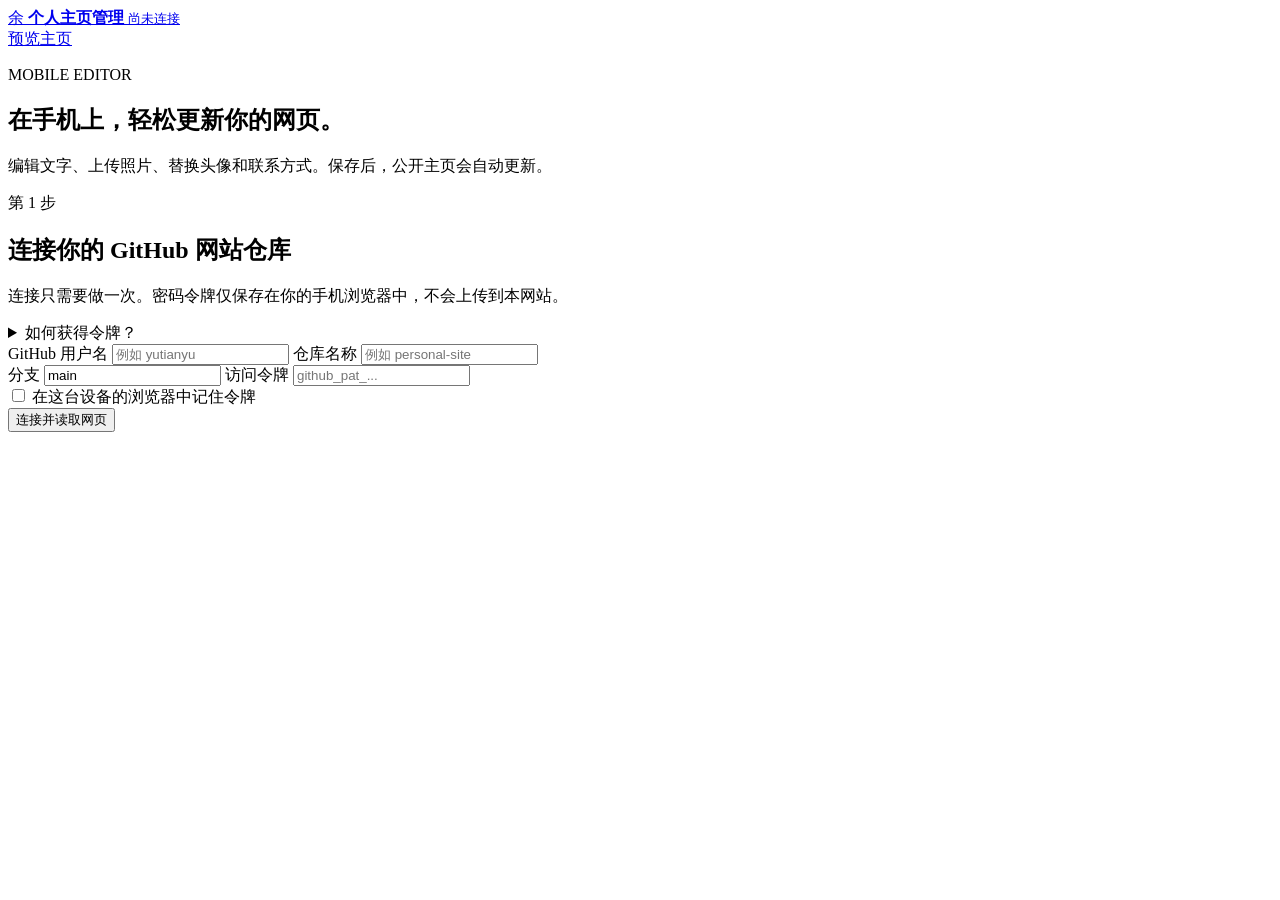
==== admin.html @ c486b06e "添加 admin.html" ====
<!doctype html>
<html lang="zh-CN">
<head>
  <meta charset="utf-8">
  <meta name="viewport" content="width=device-width, initial-scale=1, viewport-fit=cover">
  <meta name="theme-color" content="#171a1e">
  <meta name="robots" content="noindex,nofollow">
  <title>管理个人主页</title>
  <link rel="icon" href="./assets/icons/icon.svg" type="image/svg+xml">
  <link rel="stylesheet" href="./css/styles.css">
  <link rel="stylesheet" href="./css/admin.css">
  <script src="./js/github-store.js" defer></script>
  <script src="./js/admin.js" defer></script>
</head>
<body class="admin-body">
  <header class="admin-topbar">
    <div class="admin-topbar-inner">
      <a class="admin-brand" href="./index.html">
        <span class="brand-mark" id="adminBrandMark">余</span>
        <span>
          <strong>个人主页管理</strong>
          <small id="adminRepoLabel">尚未连接</small>
        </span>
      </a>
      <div class="admin-top-actions">
        <a class="admin-link-button" href="./index.html" target="_blank" rel="noopener">预览主页</a>
        <button class="admin-icon-button" id="topDisconnectButton" type="button" aria-label="断开连接" hidden>退出</button>
      </div>
    </div>
  </header>

  <main class="admin-main">
    <section class="admin-welcome">
      <p class="admin-kicker">MOBILE EDITOR</p>
      <h1>在手机上，轻松更新你的网页。</h1>
      <p>编辑文字、上传照片、替换头像和联系方式。保存后，公开主页会自动更新。</p>
    </section>

    <section class="connection-card" id="connectionPanel">
      <div class="connection-copy">
        <span class="step-badge">第 1 步</span>
        <h2>连接你的 GitHub 网站仓库</h2>
        <p>连接只需要做一次。密码令牌仅保存在你的手机浏览器中，不会上传到本网站。</p>
        <details class="help-details">
          <summary>如何获得令牌？</summary>
          <ol>
            <li>登录 GitHub，打开 <strong>Settings → Developer settings → Personal access tokens → Fine-grained tokens</strong>。</li>
            <li>创建一个只允许访问个人网站仓库的令牌。</li>
            <li>仓库权限只开启 <strong>Contents: Read and write</strong>。</li>
            <li>复制令牌并粘贴到下方。令牌通常以 <code>github_pat_</code> 开头。</li>
          </ol>
        </details>
      </div>

      <form class="connection-form" id="connectionForm">
        <label class="field">
          <span>GitHub 用户名</span>
          <input id="ownerInput" name="owner" autocomplete="username" placeholder="例如 yutianyu" required>
        </label>
        <label class="field">
          <span>仓库名称</span>
          <input id="repoInput" name="repo" autocomplete="off" placeholder="例如 personal-site" required>
        </label>
        <div class="field-row">
          <label class="field">
            <span>分支</span>
            <input id="branchInput" name="branch" value="main" autocomplete="off" required>
          </label>
          <label class="field token-field">
            <span>访问令牌</span>
            <input id="tokenInput" name="token" type="password" autocomplete="off" placeholder="github_pat_..." required>
          </label>
        </div>
        <label class="check-field">
          <input id="rememberTokenInput" type="checkbox">
          <span>在这台设备的浏览器中记住令牌</span>
        </label>
        <div class="form-message" id="connectionMessage" role="status"></div>
        <button class="admin-primary-button" id="connectButton" type="submit">
          <span>连接并读取网页</span>
        </button>
      </form>
    </section>

    <section class="editor-shell" id="editorShell" hidden>
      <div class="editor-status-strip">
        <div>
          <span class="status-dot"></span>
          <strong id="connectionStatus">已连接</strong>
          <span id="lastSavedLabel">尚未修改</span>
        </div>
        <button class="text-button" id="refreshButton" type="button">重新读取</button>
      </div>

      <nav class="editor-tabs" aria-label="编辑栏目">
        <button class="editor-tab is-active" type="button" data-tab="basic">基本信息</button>
        <button class="editor-tab" type="button" data-tab="gallery">照片墙</button>
        <button class="editor-tab" type="button" data-tab="contact">联系方式</button>
        <button class="editor-tab" type="button" data-tab="settings">设置与备份</button>
      </nav>

      <form id="editorForm" novalidate>
        <section class="editor-panel is-active" data-panel="basic">
          <div class="panel-heading">
            <div><span class="step-badge">文字与头像</span><h2>基本信息</h2></div>
            <p>这些内容会出现在主页开头的欢迎区域。</p>
          </div>

          <div class="form-grid">
            <label class="field">
              <span>姓名</span>
              <input id="nameInput" autocomplete="name" maxlength="30" required>
            </label>
            <label class="field">
              <span>所在地</span>
              <input id="locationInput" maxlength="40" placeholder="例如 中国 · 上海">
            </label>
            <label class="field field-full">
              <span>欢迎语 / 身份</span>
              <input id="roleInput" maxlength="60" placeholder="例如 欢迎来到我的个人空间">
            </label>
            <label class="field field-full">
              <span>一句话介绍</span>
              <textarea id="taglineInput" rows="3" maxlength="180" placeholder="用一句话介绍自己"></textarea>
            </label>
            <label class="field field-full">
              <span>关于标题</span>
              <input id="aboutTitleInput" maxlength="30">
            </label>
            <label class="field field-full">
              <span>关于我</span>
              <textarea id="bioInput" rows="7" maxlength="1200" placeholder="写下你的经历、兴趣或近况"></textarea>
            </label>
            <label class="field">
              <span>照片栏标题</span>
              <input id="galleryTitleInput" maxlength="30">
            </label>
            <label class="field">
              <span>主题颜色</span>
              <span class="color-field"><input id="accentInput" type="color" value="#ad563b"><output id="accentOutput">#AD563B</output></span>
            </label>
            <label class="field field-full">
              <span>照片栏说明</span>
              <textarea id="galleryIntroInput" rows="3" maxlength="220"></textarea>
            </label>
          </div>

          <div class="avatar-editor">
            <div class="avatar-preview" id="avatarPreview">
              <img id="avatarPreviewImage" alt="头像预览" hidden>
              <span id="avatarPreviewFallback">余</span>
            </div>
            <div class="avatar-actions">
              <h3>主页头像 / 个人照片</h3>
              <p>建议使用正面照片。上传时会自动压缩，减少手机流量和网页加载时间。</p>
              <div class="button-row">
                <label class="admin-secondary-button file-button">
                  选择照片
                  <input id="avatarFileInput" type="file" accept="image/jpeg,image/png,image/webp">
                </label>
                <button class="admin-text-button danger-text" id="removeAvatarButton" type="button">移除头像</button>
              </div>
              <div class="upload-progress" id="avatarUploadProgress" hidden><span></span></div>
            </div>
          </div>
        </section>

        <section class="editor-panel" data-panel="gallery">
          <div class="panel-heading gallery-heading-action">
            <div><span class="step-badge">照片与说明</span><h2>照片墙</h2></div>
            <label class="admin-primary-button file-button">
              添加照片
              <input id="galleryFileInput" type="file" accept="image/jpeg,image/png,image/webp" multiple>
            </label>
          </div>
          <p class="panel-note">上传后可以修改标题、说明和照片比例。手机相册中的大图会自动压缩。</p>
          <div class="gallery-admin-list" id="galleryAdminList"></div>
          <div class="gallery-admin-empty" id="galleryAdminEmpty">
            <strong>还没有照片</strong>
            <span>点击右上角“添加照片”，从手机相册选择图片。</span>
          </div>
        </section>

        <section class="editor-panel" data-panel="contact">
          <div class="panel-heading">
            <div><span class="step-badge">让别人找到你</span><h2>联系方式</h2></div>
            <p>留空的内容不会显示在公开主页上。</p>
          </div>

          <div class="form-grid">
            <label class="field">
              <span>栏目标题</span>
              <input id="contactTitleInput" maxlength="30">
            </label>
            <label class="field">
              <span>电子邮箱</span>
              <input id="emailInput" type="email" autocomplete="email" placeholder="name@example.com">
            </label>
            <label class="field">
              <span>电话</span>
              <input id="phoneInput" type="tel" autocomplete="tel" placeholder="可选">
            </label>
            <label class="field">
              <span>微信</span>
              <input id="wechatInput" autocomplete="off" placeholder="点击后会复制微信号">
            </label>
            <label class="field">
              <span>其他链接名称</span>
              <input id="socialLabelInput" maxlength="30" placeholder="例如 小红书 / 微博 / 作品集">
            </label>
            <label class="field">
              <span>其他链接网址</span>
              <input id="socialUrlInput" type="url" inputmode="url" placeholder="https://...">
            </label>
          </div>
        </section>

        <section class="editor-panel" data-panel="settings">
          <div class="panel-heading">
            <div><span class="step-badge">数据安全</span><h2>设置与备份</h2></div>
            <p>建议在修改较多内容前导出一份备份。</p>
          </div>

          <div class="settings-list">
            <article class="setting-item">
              <div><h3>网站仓库</h3><p id="settingsRepoText">尚未连接</p></div>
              <button class="admin-secondary-button" id="changeRepoButton" type="button">更换</button>
            </article>
            <article class="setting-item">
              <div><h3>导出内容备份</h3><p>将文字和照片信息保存为 JSON 文件。</p></div>
              <button class="admin-secondary-button" id="exportButton" type="button">导出</button>
            </article>
            <article class="setting-item">
              <div><h3>导入内容备份</h3><p>从之前导出的 JSON 文件恢复信息。</p></div>
              <label class="admin-secondary-button file-button">
                选择文件
                <input id="importFileInput" type="file" accept="application/json,.json">
              </label>
            </article>
            <article class="setting-item">
              <div><h3>断开这台设备</h3><p>清除浏览器中保存的令牌和仓库信息。</p></div>
              <button class="admin-secondary-button danger-button" id="disconnectButton" type="button">断开</button>
            </article>
          </div>

          <div class="deploy-help">
            <h3>发布说明</h3>
            <p>保存后会提交到 GitHub。开启 GitHub Pages 后，通常 1–3 分钟即可在公开链接看到新内容。</p>
            <a href="https://docs.github.com/pages" target="_blank" rel="noopener">查看 GitHub Pages 帮助</a>
          </div>
        </section>
      </form>

      <div class="save-bar" id="saveBar">
        <div class="save-state">
          <span id="saveStateText">没有未保存的修改</span>
          <small id="saveStateDetail">图片上传后也会立即保存</small>
        </div>
        <button class="admin-primary-button save-button" id="saveButton" type="button" disabled>保存到网站</button>
      </div>
    </section>
  </main>

  <div class="admin-toast" id="adminToast" role="status" aria-live="polite" hidden></div>

  <template id="galleryItemTemplate">
    <article class="gallery-admin-item">
      <div class="gallery-admin-image">
        <img alt="">
        <span class="gallery-index"></span>
      </div>
      <div class="gallery-admin-fields">
        <label class="field">
          <span>照片标题</span>
          <input data-field="title" maxlength="60" placeholder="例如：夏天的海边">
        </label>
        <label class="field">
          <span>照片说明</span>
          <textarea data-field="caption" rows="2" maxlength="180" placeholder="可选"></textarea>
        </label>
        <label class="field">
          <span>照片比例</span>
          <select data-field="shape">
            <option value="auto">自动</option>
            <option value="landscape">横向</option>
            <option value="portrait">竖向</option>
            <option value="square">方形</option>
            <option value="wide">宽幅</option>
          </select>
        </label>
        <label class="field">
          <span>无障碍描述</span>
          <input data-field="alt" maxlength="100" placeholder="简短描述照片内容">
        </label>
        <div class="gallery-item-actions">
          <button type="button" data-action="up" aria-label="向上移动">↑ 上移</button>
          <button type="button" data-action="down" aria-label="向下移动">↓ 下移</button>
          <label class="replace-label">替换照片<input type="file" data-action="replace" accept="image/jpeg,image/png,image/webp"></label>
          <button type="button" data-action="delete" class="danger-text">删除</button>
        </div>
        <div class="item-upload-progress" hidden><span></span></div>
      </div>
    </article>
  </template>
</body>
</html>
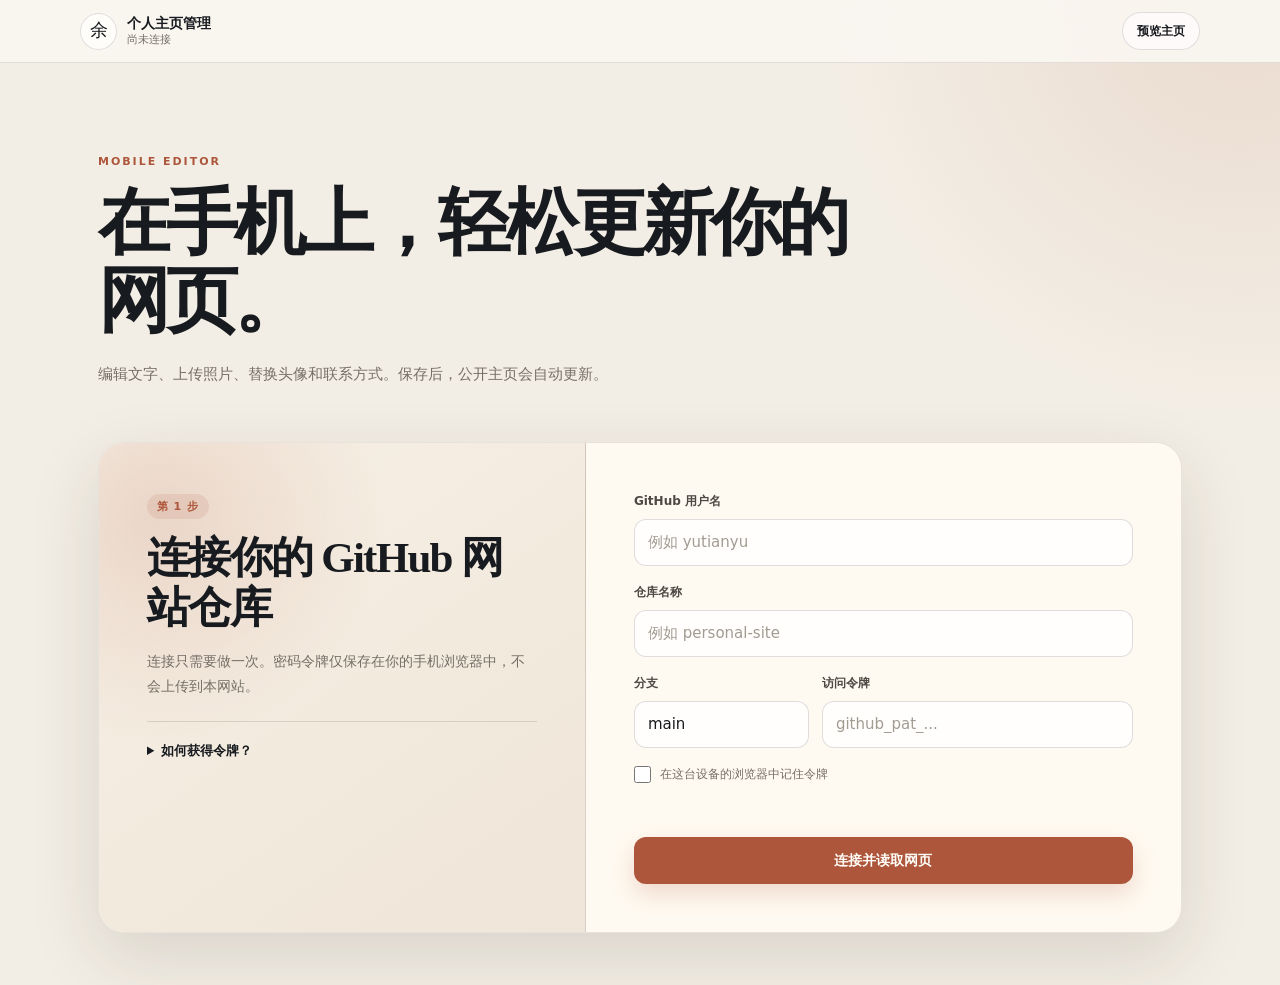
==== commit f96b6403: "修复手机端保存冲突 · admin.html" ====
--- a/admin.html
+++ b/admin.html
@@ -7,10 +7,10 @@
   <meta name="robots" content="noindex,nofollow">
   <title>管理个人主页</title>
   <link rel="icon" href="./assets/icons/icon.svg" type="image/svg+xml">
-  <link rel="stylesheet" href="./css/styles.css">
-  <link rel="stylesheet" href="./css/admin.css">
-  <script src="./js/github-store.js" defer></script>
-  <script src="./js/admin.js" defer></script>
+  <link rel="stylesheet" href="./css/styles.css?v=3">
+  <link rel="stylesheet" href="./css/admin.css?v=3">
+  <script src="./js/github-store.js?v=3" defer></script>
+  <script src="./js/admin.js?v=3" defer></script>
 </head>
 <body class="admin-body">
   <header class="admin-topbar">
--- a/css/styles.css
+++ b/css/styles.css
@@ -0,0 +1,1239 @@
+:root {
+  --ink: #171a1e;
+  --ink-soft: #2a2d31;
+  --paper: #f3eee5;
+  --paper-deep: #e9e0d3;
+  --cream: #fffaf1;
+  --muted: #756f67;
+  --line: rgba(23, 26, 30, 0.13);
+  --accent: #ad563b;
+  --accent-rgb: 173, 86, 59;
+  --white: #fffdf8;
+  --shadow-soft: 0 24px 70px rgba(35, 28, 22, 0.13);
+  --shadow-card: 0 14px 35px rgba(35, 28, 22, 0.12);
+  --font-serif: "Songti SC", "Noto Serif SC", "STSong", "SimSun", Georgia, serif;
+  --font-sans: "PingFang SC", "Microsoft YaHei", "Noto Sans SC", system-ui, -apple-system, BlinkMacSystemFont, "Segoe UI", sans-serif;
+  --radius-lg: 30px;
+  --radius-md: 20px;
+  --radius-sm: 13px;
+  --page-pad: clamp(20px, 5vw, 72px);
+  color-scheme: light;
+}
+
+*,
+*::before,
+*::after {
+  box-sizing: border-box;
+}
+
+html {
+  scroll-behavior: smooth;
+  scroll-padding-top: 84px;
+}
+
+body {
+  margin: 0;
+  min-width: 320px;
+  background: var(--paper);
+  color: var(--ink);
+  font-family: var(--font-sans);
+  font-size: 16px;
+  line-height: 1.75;
+  text-rendering: optimizeLegibility;
+  -webkit-font-smoothing: antialiased;
+}
+
+body.lightbox-open {
+  overflow: hidden;
+}
+
+img {
+  display: block;
+  max-width: 100%;
+}
+
+button,
+input,
+textarea,
+select {
+  font: inherit;
+}
+
+button,
+a {
+  -webkit-tap-highlight-color: transparent;
+}
+
+a {
+  color: inherit;
+}
+
+::selection {
+  background: rgba(var(--accent-rgb), 0.2);
+}
+
+:focus-visible {
+  outline: 3px solid rgba(var(--accent-rgb), 0.45);
+  outline-offset: 4px;
+}
+
+.skip-link {
+  position: fixed;
+  z-index: 1000;
+  top: 10px;
+  left: 10px;
+  padding: 8px 14px;
+  border-radius: 999px;
+  background: var(--ink);
+  color: var(--white);
+  transform: translateY(-150%);
+  transition: transform 180ms ease;
+}
+
+.skip-link:focus {
+  transform: translateY(0);
+}
+
+.topbar {
+  position: fixed;
+  z-index: 100;
+  top: 0;
+  right: 0;
+  left: 0;
+  padding: max(12px, env(safe-area-inset-top)) var(--page-pad) 12px;
+  transition: background 220ms ease, box-shadow 220ms ease, color 220ms ease;
+}
+
+.topbar.is-scrolled {
+  background: rgba(243, 238, 229, 0.88);
+  box-shadow: 0 1px 0 var(--line);
+  -webkit-backdrop-filter: blur(18px);
+  backdrop-filter: blur(18px);
+}
+
+.topbar-inner {
+  display: flex;
+  align-items: center;
+  width: min(1240px, 100%);
+  margin: 0 auto;
+}
+
+.brand {
+  display: inline-flex;
+  align-items: center;
+  gap: 10px;
+  color: var(--white);
+  font-weight: 650;
+  letter-spacing: 0.02em;
+  text-decoration: none;
+  transition: color 220ms ease;
+}
+
+.topbar.is-scrolled .brand {
+  color: var(--ink);
+}
+
+.brand-mark {
+  display: grid;
+  width: 37px;
+  height: 37px;
+  place-items: center;
+  border: 1px solid rgba(255, 255, 255, 0.28);
+  border-radius: 50%;
+  background: rgba(255, 255, 255, 0.1);
+  font-family: var(--font-serif);
+  font-size: 18px;
+  transition: border-color 220ms ease, background 220ms ease;
+}
+
+.topbar.is-scrolled .brand-mark {
+  border-color: var(--line);
+  background: rgba(255, 255, 255, 0.55);
+}
+
+.brand-name {
+  max-width: 42vw;
+  overflow: hidden;
+  text-overflow: ellipsis;
+  white-space: nowrap;
+}
+
+.main-nav {
+  display: flex;
+  align-items: center;
+  gap: clamp(14px, 3vw, 36px);
+  margin-left: auto;
+  color: rgba(255, 255, 255, 0.78);
+  font-size: 14px;
+  transition: color 220ms ease;
+}
+
+.topbar.is-scrolled .main-nav {
+  color: var(--muted);
+}
+
+.main-nav a {
+  position: relative;
+  text-decoration: none;
+}
+
+.main-nav a::after {
+  position: absolute;
+  right: 0;
+  bottom: -4px;
+  left: 0;
+  height: 1px;
+  background: currentColor;
+  content: "";
+  transform: scaleX(0);
+  transform-origin: right;
+  transition: transform 180ms ease;
+}
+
+.main-nav a:hover::after,
+.main-nav a:focus-visible::after {
+  transform: scaleX(1);
+  transform-origin: left;
+}
+
+.share-button {
+  display: grid;
+  width: 39px;
+  height: 39px;
+  margin-left: 18px;
+  padding: 0;
+  place-items: center;
+  border: 1px solid rgba(255, 255, 255, 0.25);
+  border-radius: 50%;
+  background: rgba(255, 255, 255, 0.08);
+  color: var(--white);
+  cursor: pointer;
+  transition: transform 180ms ease, background 220ms ease, color 220ms ease, border-color 220ms ease;
+}
+
+.share-button:hover {
+  transform: translateY(-2px);
+}
+
+.share-button svg {
+  width: 17px;
+  fill: currentColor;
+}
+
+.topbar.is-scrolled .share-button {
+  border-color: var(--line);
+  background: rgba(255, 255, 255, 0.58);
+  color: var(--ink);
+}
+
+.hero {
+  position: relative;
+  display: grid;
+  min-height: 100svh;
+  overflow: hidden;
+  padding: 126px var(--page-pad) 76px;
+  place-items: center;
+  background:
+    radial-gradient(circle at 82% 18%, rgba(184, 105, 77, 0.24), transparent 28%),
+    radial-gradient(circle at 12% 86%, rgba(74, 105, 102, 0.18), transparent 31%),
+    linear-gradient(145deg, #111416 0%, #1b1f23 54%, #242427 100%);
+  color: var(--white);
+}
+
+.hero::after {
+  position: absolute;
+  inset: 0;
+  background-image: linear-gradient(rgba(255,255,255,0.025) 1px, transparent 1px), linear-gradient(90deg, rgba(255,255,255,0.025) 1px, transparent 1px);
+  background-size: 72px 72px;
+  content: "";
+  mask-image: linear-gradient(to bottom, black, transparent 88%);
+  pointer-events: none;
+}
+
+.hero-inner {
+  position: relative;
+  z-index: 2;
+  display: grid;
+  align-items: center;
+  width: min(1240px, 100%);
+  grid-template-columns: minmax(0, 1.15fr) minmax(320px, 0.85fr);
+  gap: clamp(40px, 7vw, 110px);
+}
+
+.hero-copy {
+  max-width: 740px;
+}
+
+.eyebrow,
+.section-kicker {
+  margin: 0 0 20px;
+  color: rgba(255, 255, 255, 0.62);
+  font-size: 12px;
+  font-weight: 700;
+  letter-spacing: 0.18em;
+  text-transform: uppercase;
+}
+
+.hero h1 {
+  margin: 0;
+  font-family: var(--font-serif);
+  font-size: clamp(62px, 10vw, 142px);
+  font-weight: 600;
+  letter-spacing: -0.075em;
+  line-height: 0.96;
+}
+
+.title-dot {
+  color: var(--accent);
+}
+
+.hero-tagline {
+  max-width: 620px;
+  margin: 32px 0 0;
+  color: rgba(255, 255, 255, 0.7);
+  font-family: var(--font-serif);
+  font-size: clamp(20px, 2.4vw, 30px);
+  line-height: 1.55;
+}
+
+.hero-actions {
+  display: flex;
+  flex-wrap: wrap;
+  gap: 12px;
+  margin-top: 40px;
+}
+
+.button {
+  display: inline-flex;
+  min-height: 50px;
+  align-items: center;
+  justify-content: center;
+  padding: 0 23px;
+  border: 1px solid transparent;
+  border-radius: 999px;
+  font-size: 14px;
+  font-weight: 650;
+  text-decoration: none;
+  transition: transform 180ms ease, background 180ms ease, border-color 180ms ease, color 180ms ease;
+}
+
+.button:hover {
+  transform: translateY(-2px);
+}
+
+.button-primary {
+  background: var(--accent);
+  color: var(--white);
+  box-shadow: 0 12px 30px rgba(var(--accent-rgb), 0.26);
+}
+
+.button-primary:hover {
+  background: color-mix(in srgb, var(--accent) 84%, black);
+}
+
+.button-ghost {
+  border-color: rgba(255, 255, 255, 0.25);
+  color: var(--white);
+}
+
+.button-ghost:hover {
+  border-color: rgba(255, 255, 255, 0.5);
+  background: rgba(255, 255, 255, 0.07);
+}
+
+.hero-location {
+  display: flex;
+  align-items: center;
+  gap: 7px;
+  margin: 32px 0 0;
+  color: rgba(255, 255, 255, 0.48);
+  font-size: 13px;
+  letter-spacing: 0.08em;
+}
+
+.portrait-stage {
+  position: relative;
+  width: min(440px, 100%);
+  aspect-ratio: 1;
+  justify-self: end;
+}
+
+.portrait-ring {
+  position: absolute;
+  inset: -7%;
+  border: 1px solid rgba(255, 255, 255, 0.12);
+  border-radius: 50%;
+}
+
+.portrait-ring::before,
+.portrait-ring::after {
+  position: absolute;
+  border: 1px solid rgba(255, 255, 255, 0.08);
+  border-radius: inherit;
+  content: "";
+}
+
+.portrait-ring::before {
+  inset: 9%;
+}
+
+.portrait-ring::after {
+  inset: 24%;
+}
+
+.portrait {
+  position: absolute;
+  inset: 10%;
+  display: grid;
+  overflow: hidden;
+  place-items: center;
+  border: 1px solid rgba(255, 255, 255, 0.24);
+  border-radius: 46% 54% 48% 52% / 50% 43% 57% 50%;
+  background:
+    linear-gradient(145deg, rgba(255,255,255,0.13), rgba(255,255,255,0.03)),
+    radial-gradient(circle at 34% 24%, rgba(var(--accent-rgb), 0.8), transparent 48%),
+    #25292d;
+  box-shadow: 0 34px 90px rgba(0, 0, 0, 0.32);
+  animation: portrait-float 7s ease-in-out infinite;
+}
+
+.portrait::after {
+  position: absolute;
+  inset: 0;
+  border-radius: inherit;
+  box-shadow: inset 0 0 0 1px rgba(255,255,255,0.08);
+  content: "";
+  pointer-events: none;
+}
+
+.portrait img {
+  width: 100%;
+  height: 100%;
+  object-fit: cover;
+}
+
+.avatar-fallback {
+  font-family: var(--font-serif);
+  font-size: clamp(110px, 15vw, 190px);
+  line-height: 1;
+  opacity: 0.94;
+}
+
+.stage-note {
+  position: absolute;
+  right: 4%;
+  bottom: 3%;
+  color: rgba(255, 255, 255, 0.38);
+  font-size: 10px;
+  letter-spacing: 0.22em;
+}
+
+.hero-glow {
+  position: absolute;
+  z-index: 1;
+  border-radius: 50%;
+  filter: blur(1px);
+  opacity: 0.6;
+}
+
+.hero-glow-one {
+  top: 18%;
+  right: 7%;
+  width: 11px;
+  height: 11px;
+  background: var(--accent);
+  box-shadow: 0 0 60px 16px rgba(var(--accent-rgb), 0.55);
+}
+
+.hero-glow-two {
+  bottom: 16%;
+  left: 11%;
+  width: 7px;
+  height: 7px;
+  background: #8fb0aa;
+  box-shadow: 0 0 60px 18px rgba(143, 176, 170, 0.4);
+}
+
+.scroll-cue {
+  position: absolute;
+  z-index: 3;
+  bottom: 26px;
+  left: 50%;
+  display: grid;
+  width: 28px;
+  height: 44px;
+  place-items: center;
+  border: 1px solid rgba(255, 255, 255, 0.2);
+  border-radius: 999px;
+  transform: translateX(-50%);
+}
+
+.scroll-cue span {
+  width: 3px;
+  height: 7px;
+  border-radius: 999px;
+  background: rgba(255, 255, 255, 0.62);
+  animation: scroll-dot 1.7s ease-in-out infinite;
+}
+
+@keyframes portrait-float {
+  0%, 100% { transform: translateY(0) rotate(-0.5deg); }
+  50% { transform: translateY(-12px) rotate(0.5deg); }
+}
+
+@keyframes scroll-dot {
+  0% { transform: translateY(-5px); opacity: 0; }
+  30% { opacity: 1; }
+  100% { transform: translateY(8px); opacity: 0; }
+}
+
+.section {
+  padding: clamp(88px, 12vw, 160px) var(--page-pad);
+}
+
+.section-inner {
+  width: min(1240px, 100%);
+  margin: 0 auto;
+}
+
+.section-kicker {
+  display: flex;
+  align-items: center;
+  gap: 12px;
+  margin-bottom: 22px;
+  color: var(--muted);
+}
+
+.section-kicker span {
+  color: var(--accent);
+}
+
+.section h2 {
+  margin: 0;
+  font-family: var(--font-serif);
+  font-size: clamp(42px, 6vw, 78px);
+  font-weight: 600;
+  letter-spacing: -0.055em;
+  line-height: 1.05;
+}
+
+.about-grid {
+  display: grid;
+  align-items: start;
+  grid-template-columns: minmax(250px, 0.72fr) minmax(0, 1.28fr);
+  gap: clamp(50px, 10vw, 150px);
+}
+
+.section-lead {
+  margin: 24px 0 0;
+  color: var(--muted);
+  font-family: var(--font-serif);
+  font-size: clamp(21px, 2.5vw, 31px);
+  line-height: 1.55;
+}
+
+.about-copy > p {
+  margin: 0;
+  color: #494641;
+  font-size: clamp(17px, 1.6vw, 20px);
+  line-height: 2;
+}
+
+.about-meta {
+  display: grid;
+  margin-top: 42px;
+  padding-top: 30px;
+  border-top: 1px solid var(--line);
+  grid-template-columns: repeat(2, minmax(0, 1fr));
+  gap: 20px;
+}
+
+.about-meta div {
+  display: grid;
+  gap: 5px;
+}
+
+.about-meta span {
+  color: var(--muted);
+  font-size: 12px;
+  letter-spacing: 0.12em;
+}
+
+.about-meta strong {
+  font-family: var(--font-serif);
+  font-size: 18px;
+  font-weight: 600;
+}
+
+.gallery-section {
+  background: var(--paper-deep);
+}
+
+.section-heading {
+  display: flex;
+  align-items: end;
+  justify-content: space-between;
+  gap: 40px;
+  margin-bottom: clamp(44px, 7vw, 76px);
+}
+
+.section-heading > p {
+  max-width: 420px;
+  margin: 0 0 10px;
+  color: var(--muted);
+}
+
+.gallery-grid {
+  display: grid;
+  grid-template-columns: repeat(12, minmax(0, 1fr));
+  gap: clamp(14px, 2vw, 25px);
+}
+
+.gallery-card {
+  position: relative;
+  grid-column: span 4;
+  overflow: hidden;
+  border: 0;
+  border-radius: var(--radius-md);
+  background: #d9d0c3;
+  box-shadow: var(--shadow-card);
+  cursor: zoom-in;
+  animation: card-in 500ms both;
+}
+
+.gallery-card:nth-child(5n + 1) {
+  grid-column: span 7;
+}
+
+.gallery-card:nth-child(5n + 2) {
+  grid-column: span 5;
+}
+
+.gallery-card:nth-child(5n + 3),
+.gallery-card:nth-child(5n + 4),
+.gallery-card:nth-child(5n + 5) {
+  grid-column: span 4;
+}
+
+.gallery-card:nth-child(2n) {
+  transform: translateY(24px);
+}
+
+.gallery-card:hover img {
+  transform: scale(1.035);
+}
+
+.gallery-card img {
+  width: 100%;
+  aspect-ratio: 4 / 3;
+  background: #d9d0c3;
+  object-fit: cover;
+  transition: transform 650ms cubic-bezier(.2,.65,.2,1);
+}
+
+.gallery-card:nth-child(5n + 2) img,
+.gallery-card:nth-child(5n + 5) img {
+  aspect-ratio: 3 / 4;
+}
+
+.gallery-card.is-portrait img {
+  aspect-ratio: 3 / 4;
+}
+
+.gallery-card.is-square img {
+  aspect-ratio: 1;
+}
+
+.gallery-card.is-landscape img {
+  aspect-ratio: 4 / 3;
+}
+
+.gallery-card.is-wide {
+  grid-column: span 8;
+}
+
+.gallery-card.is-wide img {
+  aspect-ratio: 16 / 10;
+}
+
+.gallery-card-caption {
+  position: absolute;
+  right: 0;
+  bottom: 0;
+  left: 0;
+  padding: 46px 20px 18px;
+  background: linear-gradient(transparent, rgba(10, 12, 13, 0.76));
+  color: var(--white);
+  text-align: left;
+  transform: translateY(12px);
+  transition: transform 220ms ease;
+}
+
+.gallery-card:hover .gallery-card-caption,
+.gallery-card:focus-visible .gallery-card-caption {
+  transform: translateY(0);
+}
+
+.gallery-card-caption strong {
+  display: block;
+  font-family: var(--font-serif);
+  font-size: 20px;
+  font-weight: 600;
+}
+
+.gallery-card-caption span {
+  display: block;
+  margin-top: 3px;
+  color: rgba(255,255,255,0.72);
+  font-size: 13px;
+  line-height: 1.5;
+}
+
+@keyframes card-in {
+  from { opacity: 0; transform: translateY(24px); }
+  to { opacity: 1; }
+}
+
+.gallery-empty {
+  overflow: hidden;
+  padding: 42px 24px 58px;
+  border: 1px solid rgba(23,26,30,0.08);
+  border-radius: var(--radius-lg);
+  background: rgba(255, 250, 241, 0.58);
+  text-align: center;
+}
+
+.empty-art {
+  position: relative;
+  width: min(360px, 75vw);
+  height: 210px;
+  margin: 0 auto 24px;
+}
+
+.empty-art span {
+  position: absolute;
+  display: block;
+  width: 42%;
+  height: 78%;
+  border: 1px solid rgba(23,26,30,0.12);
+  border-radius: 20px;
+  background: linear-gradient(145deg, rgba(255,255,255,0.75), rgba(var(--accent-rgb),0.09));
+  box-shadow: 0 20px 40px rgba(35,28,22,0.08);
+}
+
+.empty-art span:nth-child(1) { left: 5%; top: 16%; transform: rotate(-9deg); }
+.empty-art span:nth-child(2) { left: 29%; top: 5%; z-index: 2; transform: rotate(1deg); }
+.empty-art span:nth-child(3) { right: 4%; top: 19%; transform: rotate(9deg); }
+
+.gallery-empty h3 {
+  margin: 0;
+  font-family: var(--font-serif);
+  font-size: 28px;
+  font-weight: 600;
+}
+
+.gallery-empty p {
+  max-width: 520px;
+  margin: 10px auto 0;
+  color: var(--muted);
+}
+
+.contact-section {
+  background: var(--paper);
+}
+
+.contact-shell {
+  display: grid;
+  overflow: hidden;
+  border-radius: var(--radius-lg);
+  background:
+    radial-gradient(circle at 88% 15%, rgba(var(--accent-rgb),0.24), transparent 31%),
+    linear-gradient(145deg, #1a1d20, #24282b);
+  color: var(--white);
+  grid-template-columns: minmax(280px, 0.85fr) minmax(0, 1.15fr);
+}
+
+.contact-heading {
+  padding: clamp(40px, 6vw, 76px);
+  border-right: 1px solid rgba(255,255,255,0.1);
+}
+
+.section-kicker-light {
+  color: rgba(255,255,255,0.48);
+}
+
+.contact-heading h2 {
+  font-size: clamp(42px, 5vw, 66px);
+}
+
+.contact-heading > p {
+  max-width: 390px;
+  margin: 22px 0 0;
+  color: rgba(255,255,255,0.58);
+}
+
+.contact-list {
+  display: grid;
+  padding: clamp(24px, 4vw, 48px);
+  align-content: center;
+  gap: 12px;
+}
+
+.contact-item {
+  display: flex;
+  min-width: 0;
+  align-items: center;
+  gap: 16px;
+  padding: 15px 17px;
+  border: 1px solid rgba(255,255,255,0.1);
+  border-radius: 15px;
+  background: rgba(255,255,255,0.045);
+  color: var(--white);
+  text-decoration: none;
+  transition: background 180ms ease, border-color 180ms ease, transform 180ms ease;
+}
+
+.contact-item:is(a):hover,
+button.contact-item:hover {
+  border-color: rgba(255,255,255,0.22);
+  background: rgba(255,255,255,0.09);
+  transform: translateX(4px);
+}
+
+button.contact-item {
+  width: 100%;
+  text-align: left;
+  cursor: pointer;
+}
+
+.contact-icon {
+  display: grid;
+  width: 42px;
+  height: 42px;
+  flex: 0 0 42px;
+  place-items: center;
+  border-radius: 50%;
+  background: rgba(var(--accent-rgb), 0.22);
+  color: #f0b49f;
+  font-family: var(--font-serif);
+  font-size: 17px;
+}
+
+.contact-content {
+  min-width: 0;
+}
+
+.contact-content span {
+  display: block;
+  color: rgba(255,255,255,0.43);
+  font-size: 11px;
+  letter-spacing: 0.12em;
+}
+
+.contact-content strong {
+  display: block;
+  overflow: hidden;
+  font-size: 15px;
+  font-weight: 520;
+  text-overflow: ellipsis;
+  white-space: nowrap;
+}
+
+.contact-empty {
+  padding: 24px;
+  border: 1px dashed rgba(255,255,255,0.18);
+  border-radius: 16px;
+  color: rgba(255,255,255,0.58);
+  text-align: center;
+}
+
+.footer {
+  padding: 30px var(--page-pad) max(30px, env(safe-area-inset-bottom));
+  background: #111416;
+  color: rgba(255,255,255,0.52);
+  font-size: 13px;
+}
+
+.footer-inner {
+  display: flex;
+  align-items: center;
+  justify-content: space-between;
+  width: min(1240px, 100%);
+  margin: 0 auto;
+  gap: 20px;
+}
+
+.footer p {
+  margin: 0;
+}
+
+.footer-actions {
+  display: flex;
+  align-items: center;
+  gap: 10px;
+}
+
+.footer a {
+  color: rgba(255,255,255,0.72);
+  text-underline-offset: 4px;
+}
+
+.lightbox {
+  width: 100%;
+  max-width: none;
+  height: 100%;
+  max-height: none;
+  margin: 0;
+  padding: 0;
+  border: 0;
+  background: rgba(8, 9, 10, 0.94);
+  color: var(--white);
+  opacity: 0;
+  transition: opacity 180ms ease;
+}
+
+.lightbox[open] {
+  display: grid;
+  opacity: 1;
+  place-items: center;
+  animation: fade-in 180ms ease;
+}
+
+.lightbox::backdrop {
+  background: rgba(8,9,10,0.96);
+}
+
+.lightbox figure {
+  display: grid;
+  width: 100%;
+  height: 100%;
+  margin: 0;
+  padding: 54px 18px 28px;
+  place-items: center;
+  grid-template-rows: minmax(0, 1fr) auto;
+}
+
+.lightbox img {
+  width: auto;
+  max-width: min(1500px, 94vw);
+  height: auto;
+  max-height: calc(100svh - 130px);
+  border-radius: 10px;
+  object-fit: contain;
+  box-shadow: 0 30px 100px rgba(0,0,0,0.45);
+}
+
+.lightbox figcaption {
+  min-height: 30px;
+  margin-top: 15px;
+  color: rgba(255,255,255,0.72);
+  text-align: center;
+}
+
+.lightbox-close,
+.lightbox-nav {
+  position: fixed;
+  z-index: 2;
+  display: grid;
+  width: 46px;
+  height: 46px;
+  padding: 0;
+  place-items: center;
+  border: 1px solid rgba(255,255,255,0.2);
+  border-radius: 50%;
+  background: rgba(255,255,255,0.08);
+  color: var(--white);
+  cursor: pointer;
+  -webkit-backdrop-filter: blur(10px);
+  backdrop-filter: blur(10px);
+}
+
+.lightbox-close {
+  top: max(16px, env(safe-area-inset-top));
+  right: 16px;
+  font-size: 28px;
+  line-height: 1;
+}
+
+.lightbox-nav {
+  top: 50%;
+  font-family: var(--font-serif);
+  font-size: 34px;
+  line-height: 1;
+  transform: translateY(-50%);
+}
+
+.lightbox-prev { left: 16px; }
+.lightbox-next { right: 16px; }
+
+@keyframes fade-in {
+  from { opacity: 0; }
+  to { opacity: 1; }
+}
+
+.toast {
+  position: fixed;
+  z-index: 200;
+  right: 18px;
+  bottom: max(18px, env(safe-area-inset-bottom));
+  left: 18px;
+  width: fit-content;
+  max-width: calc(100% - 36px);
+  margin: 0 auto;
+  padding: 11px 17px;
+  border-radius: 999px;
+  background: rgba(20,22,24,0.92);
+  box-shadow: 0 14px 40px rgba(0,0,0,0.22);
+  color: var(--white);
+  font-size: 14px;
+  text-align: center;
+  animation: toast-in 220ms ease;
+  -webkit-backdrop-filter: blur(12px);
+  backdrop-filter: blur(12px);
+}
+
+@keyframes toast-in {
+  from { opacity: 0; transform: translateY(8px); }
+  to { opacity: 1; transform: translateY(0); }
+}
+
+.reveal {
+  opacity: 0;
+  transform: translateY(22px);
+  transition: opacity 650ms ease, transform 650ms cubic-bezier(.2,.65,.2,1);
+}
+
+.reveal.is-visible {
+  opacity: 1;
+  transform: translateY(0);
+}
+
+@media (max-width: 900px) {
+  .hero-inner {
+    grid-template-columns: 1fr;
+    gap: 48px;
+  }
+
+  .portrait-stage {
+    width: min(360px, 80vw);
+    justify-self: start;
+  }
+
+  .about-grid,
+  .contact-shell {
+    grid-template-columns: 1fr;
+  }
+
+  .contact-heading {
+    border-right: 0;
+    border-bottom: 1px solid rgba(255,255,255,0.1);
+  }
+
+  .gallery-card,
+  .gallery-card:nth-child(n) {
+    grid-column: span 6;
+    transform: none;
+  }
+
+  .gallery-card.is-wide {
+    grid-column: span 12;
+  }
+
+  .section-heading {
+    display: block;
+  }
+
+  .section-heading > p {
+    margin-top: 20px;
+  }
+}
+
+@media (max-width: 640px) {
+  :root {
+    --page-pad: 20px;
+    --radius-lg: 24px;
+  }
+
+  html {
+    scroll-padding-top: 72px;
+  }
+
+  .topbar {
+    padding-right: 16px;
+    padding-left: 16px;
+  }
+
+  .main-nav {
+    gap: 13px;
+    font-size: 13px;
+  }
+
+  .main-nav a:first-child {
+    display: none;
+  }
+
+  .share-button {
+    width: 36px;
+    height: 36px;
+    margin-left: 11px;
+  }
+
+  .brand-mark {
+    width: 34px;
+    height: 34px;
+  }
+
+  .brand-name {
+    max-width: 27vw;
+  }
+
+  .hero {
+    min-height: 100svh;
+    padding-top: 112px;
+    padding-bottom: 72px;
+  }
+
+  .hero h1 {
+    font-size: clamp(58px, 19vw, 92px);
+  }
+
+  .hero-tagline {
+    margin-top: 24px;
+    font-size: 20px;
+  }
+
+  .hero-actions {
+    display: grid;
+    grid-template-columns: 1fr 1fr;
+    margin-top: 31px;
+  }
+
+  .button {
+    min-height: 49px;
+    padding-right: 13px;
+    padding-left: 13px;
+    font-size: 13px;
+  }
+
+  .hero-location {
+    margin-top: 24px;
+  }
+
+  .portrait-stage {
+    width: min(310px, 82vw);
+  }
+
+  .stage-note {
+    display: none;
+  }
+
+  .section {
+    padding-top: 82px;
+    padding-bottom: 82px;
+  }
+
+  .section h2 {
+    font-size: 44px;
+  }
+
+  .section-lead {
+    font-size: 21px;
+  }
+
+  .about-copy > p {
+    font-size: 16px;
+    line-height: 1.9;
+  }
+
+  .about-meta {
+    margin-top: 30px;
+  }
+
+  .gallery-grid {
+    grid-template-columns: 1fr;
+  }
+
+  .gallery-card,
+  .gallery-card:nth-child(n),
+  .gallery-card.is-wide {
+    grid-column: auto;
+  }
+
+  .gallery-card img,
+  .gallery-card:nth-child(5n + 2) img,
+  .gallery-card:nth-child(5n + 5) img,
+  .gallery-card.is-portrait img,
+  .gallery-card.is-square img,
+  .gallery-card.is-landscape img,
+  .gallery-card.is-wide img {
+    aspect-ratio: 4 / 3;
+  }
+
+  .gallery-card.is-portrait img {
+    aspect-ratio: 3 / 4;
+  }
+
+  .gallery-card-caption {
+    transform: none;
+  }
+
+  .gallery-empty {
+    padding: 30px 18px 42px;
+  }
+
+  .empty-art {
+    height: 170px;
+  }
+
+  .contact-heading,
+  .contact-list {
+    padding: 32px 22px;
+  }
+
+  .contact-item {
+    padding: 13px;
+  }
+
+  .footer-inner {
+    align-items: flex-start;
+    flex-direction: column;
+    gap: 8px;
+  }
+
+  .lightbox-nav {
+    top: auto;
+    bottom: max(18px, env(safe-area-inset-bottom));
+    transform: none;
+  }
+
+  .lightbox-prev { left: 25%; }
+  .lightbox-next { right: 25%; }
+
+  .lightbox figure {
+    padding-bottom: 92px;
+  }
+
+  .lightbox img {
+    max-height: calc(100svh - 180px);
+  }
+}
+
+@media (prefers-reduced-motion: reduce) {
+  html {
+    scroll-behavior: auto;
+  }
+
+  *,
+  *::before,
+  *::after {
+    animation-duration: 0.01ms !important;
+    animation-iteration-count: 1 !important;
+    scroll-behavior: auto !important;
+    transition-duration: 0.01ms !important;
+  }
+
+  .reveal {
+    opacity: 1;
+    transform: none;
+  }
+}
--- a/css/admin.css
+++ b/css/admin.css
@@ -0,0 +1,1028 @@
+[hidden] {
+  display: none !important;
+}
+
+.admin-body {
+  min-height: 100svh;
+  background:
+    radial-gradient(circle at 97% 0%, rgba(var(--accent-rgb), 0.13), transparent 26rem),
+    var(--paper);
+  padding-top: 74px;
+}
+
+.admin-topbar {
+  position: fixed;
+  z-index: 90;
+  top: 0;
+  right: 0;
+  left: 0;
+  padding: max(12px, env(safe-area-inset-top)) 18px 12px;
+  border-bottom: 1px solid rgba(23, 26, 30, 0.1);
+  background: rgba(250, 247, 241, 0.9);
+  -webkit-backdrop-filter: blur(18px);
+  backdrop-filter: blur(18px);
+}
+
+.admin-topbar-inner,
+.admin-main {
+  width: min(1120px, 100%);
+  margin: 0 auto;
+}
+
+.admin-topbar-inner {
+  display: flex;
+  align-items: center;
+  justify-content: space-between;
+  gap: 16px;
+}
+
+.admin-brand {
+  display: flex;
+  min-width: 0;
+  align-items: center;
+  gap: 10px;
+  color: var(--ink);
+  text-decoration: none;
+}
+
+.admin-brand .brand-mark {
+  border-color: var(--line);
+  background: rgba(255,255,255,0.65);
+  color: var(--ink);
+}
+
+.admin-brand > span:last-child {
+  display: grid;
+  min-width: 0;
+  line-height: 1.25;
+}
+
+.admin-brand strong {
+  overflow: hidden;
+  font-size: 14px;
+  text-overflow: ellipsis;
+  white-space: nowrap;
+}
+
+.admin-brand small {
+  overflow: hidden;
+  color: var(--muted);
+  font-size: 11px;
+  text-overflow: ellipsis;
+  white-space: nowrap;
+}
+
+.admin-top-actions {
+  display: flex;
+  flex: 0 0 auto;
+  align-items: center;
+  gap: 8px;
+}
+
+.admin-link-button,
+.admin-icon-button {
+  display: inline-flex;
+  min-height: 38px;
+  align-items: center;
+  justify-content: center;
+  padding: 0 14px;
+  border: 1px solid var(--line);
+  border-radius: 999px;
+  background: rgba(255,255,255,0.62);
+  color: var(--ink);
+  font-size: 12px;
+  font-weight: 650;
+  text-decoration: none;
+  cursor: pointer;
+}
+
+.admin-icon-button {
+  color: #9d3d32;
+}
+
+.admin-main {
+  padding: 26px 18px 52px;
+}
+
+.admin-welcome {
+  padding: clamp(20px, 5vw, 52px) 0 clamp(26px, 6vw, 55px);
+}
+
+.admin-kicker {
+  margin: 0 0 14px;
+  color: var(--accent);
+  font-size: 11px;
+  font-weight: 800;
+  letter-spacing: 0.18em;
+}
+
+.admin-welcome h1 {
+  max-width: 760px;
+  margin: 0;
+  font-family: var(--font-serif);
+  font-size: clamp(38px, 8vw, 72px);
+  font-weight: 600;
+  letter-spacing: -0.055em;
+  line-height: 1.08;
+}
+
+.admin-welcome > p:last-child {
+  max-width: 650px;
+  margin: 20px 0 0;
+  color: var(--muted);
+  font-size: 15px;
+}
+
+.connection-card {
+  display: grid;
+  overflow: hidden;
+  border: 1px solid rgba(23,26,30,0.1);
+  border-radius: 26px;
+  background: var(--cream);
+  box-shadow: var(--shadow-soft);
+  grid-template-columns: 0.9fr 1.1fr;
+}
+
+.connection-copy {
+  padding: clamp(26px, 5vw, 48px);
+  border-right: 1px solid var(--line);
+  background:
+    radial-gradient(circle at 12% 15%, rgba(var(--accent-rgb),0.16), transparent 38%),
+    linear-gradient(145deg, #f7f0e5, #efe5d8);
+}
+
+.step-badge {
+  display: inline-flex;
+  align-items: center;
+  min-height: 25px;
+  margin-bottom: 14px;
+  padding: 0 10px;
+  border-radius: 999px;
+  background: rgba(var(--accent-rgb), 0.12);
+  color: var(--accent);
+  font-size: 11px;
+  font-weight: 750;
+  letter-spacing: 0.08em;
+}
+
+.connection-copy h2,
+.panel-heading h2 {
+  margin: 0;
+  font-family: var(--font-serif);
+  font-size: clamp(28px, 5vw, 43px);
+  font-weight: 600;
+  letter-spacing: -0.04em;
+  line-height: 1.15;
+}
+
+.connection-copy > p,
+.panel-heading > p {
+  margin: 17px 0 0;
+  color: var(--muted);
+  font-size: 14px;
+}
+
+.help-details {
+  margin-top: 23px;
+  border-top: 1px solid var(--line);
+  padding-top: 18px;
+  color: #59544e;
+  font-size: 13px;
+}
+
+.help-details summary {
+  color: var(--ink);
+  font-weight: 700;
+  cursor: pointer;
+}
+
+.help-details ol {
+  margin: 14px 0 0;
+  padding-left: 20px;
+}
+
+.help-details li + li {
+  margin-top: 8px;
+}
+
+.help-details code {
+  padding: 1px 5px;
+  border-radius: 5px;
+  background: rgba(23,26,30,0.07);
+  font-size: 12px;
+}
+
+.connection-form {
+  display: grid;
+  align-content: center;
+  padding: clamp(24px, 5vw, 48px);
+  gap: 16px;
+}
+
+.field {
+  display: grid;
+  min-width: 0;
+  gap: 7px;
+}
+
+.field > span:first-child {
+  color: #4d4944;
+  font-size: 12px;
+  font-weight: 680;
+}
+
+.field input,
+.field textarea,
+.field select {
+  width: 100%;
+  min-height: 47px;
+  border: 1px solid rgba(23,26,30,0.14);
+  border-radius: 12px;
+  background: rgba(255,255,255,0.76);
+  color: var(--ink);
+  outline: none;
+  padding: 11px 13px;
+  font-size: 15px;
+  line-height: 1.45;
+  transition: border-color 160ms ease, box-shadow 160ms ease, background 160ms ease;
+}
+
+.field textarea {
+  min-height: 90px;
+  resize: vertical;
+}
+
+.field input:focus,
+.field textarea:focus,
+.field select:focus {
+  border-color: rgba(var(--accent-rgb), 0.72);
+  background: #fff;
+  box-shadow: 0 0 0 4px rgba(var(--accent-rgb), 0.11);
+}
+
+.field input::placeholder,
+.field textarea::placeholder {
+  color: #a29b92;
+}
+
+.field-row {
+  display: grid;
+  grid-template-columns: 0.72fr 1.28fr;
+  gap: 13px;
+}
+
+.check-field {
+  display: flex;
+  align-items: flex-start;
+  gap: 9px;
+  color: var(--muted);
+  font-size: 12px;
+  cursor: pointer;
+}
+
+.check-field input {
+  width: 17px;
+  height: 17px;
+  margin: 2px 0 0;
+  accent-color: var(--accent);
+}
+
+.form-message {
+  min-height: 20px;
+  color: var(--muted);
+  font-size: 12px;
+  line-height: 1.55;
+}
+
+.form-message.is-error {
+  color: #b63f31;
+}
+
+.form-message.is-success {
+  color: #347452;
+}
+
+.admin-primary-button,
+.admin-secondary-button,
+.admin-text-button,
+.text-button {
+  display: inline-flex;
+  min-height: 47px;
+  align-items: center;
+  justify-content: center;
+  padding: 0 18px;
+  border: 1px solid transparent;
+  border-radius: 12px;
+  font-size: 14px;
+  font-weight: 700;
+  text-decoration: none;
+  cursor: pointer;
+  transition: transform 170ms ease, background 170ms ease, border-color 170ms ease, opacity 170ms ease;
+}
+
+.admin-primary-button {
+  background: var(--accent);
+  box-shadow: 0 10px 24px rgba(var(--accent-rgb), 0.2);
+  color: var(--white);
+}
+
+.admin-primary-button:hover:not(:disabled),
+.admin-secondary-button:hover:not(:disabled) {
+  transform: translateY(-1px);
+}
+
+.admin-primary-button:disabled {
+  box-shadow: none;
+  cursor: not-allowed;
+  opacity: 0.45;
+}
+
+.admin-primary-button.is-loading::after {
+  width: 15px;
+  height: 15px;
+  margin-left: 9px;
+  border: 2px solid rgba(255,255,255,0.4);
+  border-top-color: #fff;
+  border-radius: 50%;
+  content: "";
+  animation: spin 700ms linear infinite;
+}
+
+.admin-secondary-button {
+  border-color: rgba(23,26,30,0.14);
+  background: rgba(255,255,255,0.72);
+  color: var(--ink);
+}
+
+.admin-text-button,
+.text-button {
+  min-height: 38px;
+  padding: 0 10px;
+  background: transparent;
+  color: var(--muted);
+  text-decoration: underline;
+  text-decoration-color: rgba(23,26,30,0.22);
+  text-underline-offset: 4px;
+}
+
+.danger-text,
+.danger-button {
+  color: #a23f34;
+}
+
+.danger-button {
+  border-color: rgba(162, 63, 52, 0.22);
+  background: rgba(162, 63, 52, 0.06);
+}
+
+.file-button {
+  position: relative;
+  overflow: hidden;
+}
+
+.file-button input {
+  position: absolute;
+  inset: 0;
+  width: 100%;
+  height: 100%;
+  cursor: pointer;
+  opacity: 0;
+}
+
+.editor-shell {
+  position: relative;
+  overflow: visible;
+  border: 1px solid rgba(23,26,30,0.1);
+  border-radius: 26px;
+  background: rgba(255, 250, 241, 0.82);
+  box-shadow: var(--shadow-soft);
+}
+
+.editor-status-strip {
+  display: flex;
+  min-height: 58px;
+  align-items: center;
+  justify-content: space-between;
+  gap: 14px;
+  padding: 10px 20px;
+  border-bottom: 1px solid var(--line);
+}
+
+.editor-status-strip > div {
+  display: flex;
+  min-width: 0;
+  align-items: center;
+  gap: 8px;
+  color: var(--muted);
+  font-size: 12px;
+}
+
+.editor-status-strip strong {
+  color: var(--ink);
+}
+
+.editor-status-strip > div > span:last-child {
+  overflow: hidden;
+  text-overflow: ellipsis;
+  white-space: nowrap;
+}
+
+.status-dot {
+  width: 8px;
+  height: 8px;
+  flex: 0 0 8px;
+  border-radius: 50%;
+  background: #4c9868;
+  box-shadow: 0 0 0 4px rgba(76,152,104,0.12);
+}
+
+.editor-tabs {
+  position: sticky;
+  z-index: 20;
+  top: 62px;
+  display: flex;
+  overflow-x: auto;
+  padding: 10px 14px;
+  border-bottom: 1px solid var(--line);
+  background: rgba(255, 250, 241, 0.92);
+  scrollbar-width: none;
+  -webkit-backdrop-filter: blur(14px);
+  backdrop-filter: blur(14px);
+}
+
+.editor-tabs::-webkit-scrollbar {
+  display: none;
+}
+
+.editor-tab {
+  min-height: 38px;
+  flex: 0 0 auto;
+  padding: 0 15px;
+  border: 0;
+  border-radius: 999px;
+  background: transparent;
+  color: var(--muted);
+  font-size: 13px;
+  font-weight: 680;
+  cursor: pointer;
+}
+
+.editor-tab.is-active {
+  background: var(--ink);
+  color: var(--white);
+}
+
+.editor-panel {
+  display: none;
+  padding: clamp(24px, 5vw, 52px);
+}
+
+.editor-panel.is-active {
+  display: block;
+}
+
+.panel-heading {
+  display: flex;
+  align-items: flex-end;
+  justify-content: space-between;
+  gap: 30px;
+  margin-bottom: 30px;
+}
+
+.panel-heading > div {
+  min-width: 0;
+}
+
+.panel-heading > p {
+  max-width: 380px;
+  margin-bottom: 3px;
+  text-align: right;
+}
+
+.panel-note {
+  margin: -14px 0 26px;
+  color: var(--muted);
+  font-size: 13px;
+}
+
+.form-grid {
+  display: grid;
+  grid-template-columns: repeat(2, minmax(0, 1fr));
+  gap: 18px;
+}
+
+.field-full {
+  grid-column: 1 / -1;
+}
+
+.color-field {
+  display: flex;
+  min-height: 47px;
+  align-items: center;
+  gap: 12px;
+  padding: 5px 12px;
+  border: 1px solid rgba(23,26,30,0.14);
+  border-radius: 12px;
+  background: rgba(255,255,255,0.76);
+}
+
+.color-field input[type="color"] {
+  width: 36px;
+  min-height: 34px;
+  padding: 0;
+  border: 0;
+  background: transparent;
+  cursor: pointer;
+}
+
+.color-field output {
+  color: var(--muted);
+  font-size: 13px;
+  font-weight: 650;
+}
+
+.avatar-editor {
+  display: grid;
+  align-items: center;
+  margin-top: 32px;
+  padding-top: 30px;
+  border-top: 1px solid var(--line);
+  grid-template-columns: 140px minmax(0, 1fr);
+  gap: 28px;
+}
+
+.avatar-preview {
+  position: relative;
+  display: grid;
+  overflow: hidden;
+  width: 140px;
+  height: 140px;
+  place-items: center;
+  border: 1px solid var(--line);
+  border-radius: 36% 64% 48% 52% / 55% 45% 55% 45%;
+  background:
+    radial-gradient(circle at 30% 20%, rgba(var(--accent-rgb),0.64), transparent 50%),
+    #252a2e;
+  color: var(--white);
+  box-shadow: var(--shadow-card);
+}
+
+.avatar-preview img {
+  width: 100%;
+  height: 100%;
+  object-fit: cover;
+}
+
+.avatar-preview span {
+  font-family: var(--font-serif);
+  font-size: 55px;
+}
+
+.avatar-actions h3,
+.setting-item h3,
+.deploy-help h3 {
+  margin: 0;
+  font-family: var(--font-serif);
+  font-size: 20px;
+  font-weight: 600;
+}
+
+.avatar-actions p,
+.setting-item p,
+.deploy-help p {
+  margin: 7px 0 0;
+  color: var(--muted);
+  font-size: 13px;
+}
+
+.button-row {
+  display: flex;
+  flex-wrap: wrap;
+  align-items: center;
+  gap: 8px;
+  margin-top: 17px;
+}
+
+.upload-progress,
+.item-upload-progress {
+  overflow: hidden;
+  height: 4px;
+  margin-top: 14px;
+  border-radius: 999px;
+  background: rgba(23,26,30,0.08);
+}
+
+.upload-progress span,
+.item-upload-progress span {
+  display: block;
+  width: 35%;
+  height: 100%;
+  border-radius: inherit;
+  background: var(--accent);
+  animation: progress-slide 1.1s ease-in-out infinite;
+}
+
+.gallery-heading-action {
+  align-items: center;
+}
+
+.gallery-admin-list {
+  display: grid;
+  gap: 17px;
+}
+
+.gallery-admin-item {
+  display: grid;
+  overflow: hidden;
+  border: 1px solid var(--line);
+  border-radius: 17px;
+  background: rgba(255,255,255,0.56);
+  grid-template-columns: minmax(190px, 0.38fr) minmax(0, 0.62fr);
+}
+
+.gallery-admin-image {
+  position: relative;
+  min-height: 300px;
+  background: var(--paper-deep);
+}
+
+.gallery-admin-image img {
+  width: 100%;
+  height: 100%;
+  object-fit: cover;
+}
+
+.gallery-index {
+  position: absolute;
+  top: 11px;
+  left: 11px;
+  display: grid;
+  min-width: 30px;
+  height: 30px;
+  padding: 0 7px;
+  place-items: center;
+  border-radius: 999px;
+  background: rgba(10,12,13,0.7);
+  color: #fff;
+  font-size: 11px;
+  -webkit-backdrop-filter: blur(8px);
+  backdrop-filter: blur(8px);
+}
+
+.gallery-admin-fields {
+  display: grid;
+  padding: 20px;
+  grid-template-columns: repeat(2, minmax(0, 1fr));
+  gap: 14px;
+}
+
+.gallery-admin-fields .field:first-child,
+.gallery-admin-fields .field:nth-child(2),
+.gallery-item-actions,
+.item-upload-progress {
+  grid-column: 1 / -1;
+}
+
+.gallery-admin-fields textarea {
+  min-height: 66px;
+}
+
+.gallery-item-actions {
+  display: flex;
+  flex-wrap: wrap;
+  align-items: center;
+  gap: 8px;
+  padding-top: 4px;
+}
+
+.gallery-item-actions button,
+.replace-label {
+  display: inline-flex;
+  min-height: 36px;
+  align-items: center;
+  padding: 0 12px;
+  border: 1px solid var(--line);
+  border-radius: 9px;
+  background: rgba(255,255,255,0.68);
+  color: var(--ink);
+  font-size: 12px;
+  font-weight: 650;
+  cursor: pointer;
+}
+
+.replace-label {
+  position: relative;
+  overflow: hidden;
+}
+
+.replace-label input {
+  position: absolute;
+  inset: 0;
+  cursor: pointer;
+  opacity: 0;
+}
+
+.gallery-admin-empty {
+  display: grid;
+  min-height: 270px;
+  place-content: center;
+  justify-items: center;
+  border: 1px dashed rgba(23,26,30,0.18);
+  border-radius: 18px;
+  background: rgba(255,255,255,0.35);
+  text-align: center;
+}
+
+.gallery-admin-empty strong {
+  font-family: var(--font-serif);
+  font-size: 23px;
+}
+
+.gallery-admin-empty span {
+  margin-top: 7px;
+  color: var(--muted);
+  font-size: 13px;
+}
+
+.settings-list {
+  display: grid;
+  gap: 10px;
+}
+
+.setting-item {
+  display: flex;
+  align-items: center;
+  justify-content: space-between;
+  gap: 20px;
+  padding: 20px;
+  border: 1px solid var(--line);
+  border-radius: 15px;
+  background: rgba(255,255,255,0.5);
+}
+
+.setting-item > div {
+  min-width: 0;
+}
+
+.setting-item p {
+  overflow-wrap: anywhere;
+}
+
+.setting-item > .admin-secondary-button,
+.setting-item > .file-button {
+  flex: 0 0 auto;
+}
+
+.deploy-help {
+  margin-top: 24px;
+  padding: 22px;
+  border-radius: 16px;
+  background: var(--ink);
+  color: var(--white);
+}
+
+.deploy-help p {
+  color: rgba(255,255,255,0.57);
+}
+
+.deploy-help a {
+  display: inline-block;
+  margin-top: 13px;
+  color: #e9a48d;
+  font-size: 13px;
+  text-underline-offset: 4px;
+}
+
+.save-bar {
+  position: sticky;
+  z-index: 30;
+  bottom: 0;
+  display: flex;
+  align-items: center;
+  justify-content: space-between;
+  gap: 16px;
+  padding: 13px 18px max(13px, env(safe-area-inset-bottom));
+  border-top: 1px solid var(--line);
+  border-radius: 0 0 25px 25px;
+  background: rgba(255, 250, 241, 0.94);
+  -webkit-backdrop-filter: blur(18px);
+  backdrop-filter: blur(18px);
+}
+
+.save-state {
+  display: grid;
+  min-width: 0;
+  line-height: 1.35;
+}
+
+.save-state span {
+  overflow: hidden;
+  font-size: 13px;
+  font-weight: 700;
+  text-overflow: ellipsis;
+  white-space: nowrap;
+}
+
+.save-state small {
+  margin-top: 3px;
+  color: var(--muted);
+  font-size: 10px;
+}
+
+.save-button {
+  min-width: 128px;
+  flex: 0 0 auto;
+}
+
+.admin-toast {
+  position: fixed;
+  z-index: 200;
+  right: 18px;
+  bottom: max(18px, env(safe-area-inset-bottom));
+  left: 18px;
+  width: fit-content;
+  max-width: calc(100% - 36px);
+  margin: 0 auto;
+  padding: 11px 17px;
+  border-radius: 999px;
+  background: rgba(20,22,24,0.94);
+  color: var(--white);
+  font-size: 13px;
+  text-align: center;
+  animation: toast-in 220ms ease;
+  -webkit-backdrop-filter: blur(12px);
+  backdrop-filter: blur(12px);
+}
+
+@keyframes spin {
+  to { transform: rotate(360deg); }
+}
+
+@keyframes progress-slide {
+  0% { transform: translateX(-110%); }
+  100% { transform: translateX(330%); }
+}
+
+@media (max-width: 820px) {
+  .connection-card {
+    grid-template-columns: 1fr;
+  }
+
+  .connection-copy {
+    border-right: 0;
+    border-bottom: 1px solid var(--line);
+  }
+
+  .panel-heading {
+    display: block;
+  }
+
+  .panel-heading > p {
+    margin-top: 14px;
+    text-align: left;
+  }
+
+  .gallery-heading-action {
+    display: flex;
+    align-items: center;
+  }
+
+  .gallery-admin-item {
+    grid-template-columns: 1fr;
+  }
+
+  .gallery-admin-image {
+    min-height: 250px;
+    max-height: 480px;
+  }
+}
+
+@media (max-width: 620px) {
+  .admin-body {
+    padding-top: 68px;
+  }
+
+  .admin-topbar {
+    padding-right: 13px;
+    padding-left: 13px;
+  }
+
+  .admin-brand small {
+    max-width: 42vw;
+  }
+
+  .admin-top-actions .admin-link-button {
+    padding: 0 11px;
+    font-size: 11px;
+  }
+
+  .admin-main {
+    padding: 12px 12px 38px;
+  }
+
+  .admin-welcome {
+    padding: 25px 8px 30px;
+  }
+
+  .admin-welcome h1 {
+    font-size: 39px;
+  }
+
+  .connection-card,
+  .editor-shell {
+    border-radius: 20px;
+  }
+
+  .connection-copy,
+  .connection-form,
+  .editor-panel {
+    padding: 24px 18px;
+  }
+
+  .field-row,
+  .form-grid {
+    grid-template-columns: 1fr;
+  }
+
+  .field-full {
+    grid-column: auto;
+  }
+
+  .editor-status-strip {
+    padding-right: 14px;
+    padding-left: 14px;
+  }
+
+  .editor-tabs {
+    top: 58px;
+    padding-right: 8px;
+    padding-left: 8px;
+  }
+
+  .editor-tab {
+    padding: 0 12px;
+  }
+
+  .avatar-editor {
+    align-items: start;
+    grid-template-columns: 92px minmax(0, 1fr);
+    gap: 17px;
+  }
+
+  .avatar-preview {
+    width: 92px;
+    height: 92px;
+  }
+
+  .avatar-preview span {
+    font-size: 38px;
+  }
+
+  .avatar-actions h3 {
+    font-size: 17px;
+  }
+
+  .button-row {
+    align-items: stretch;
+  }
+
+  .gallery-admin-fields {
+    padding: 15px;
+    grid-template-columns: 1fr;
+  }
+
+  .gallery-admin-fields .field,
+  .gallery-item-actions,
+  .item-upload-progress {
+    grid-column: auto;
+  }
+
+  .gallery-admin-image {
+    min-height: 210px;
+  }
+
+  .setting-item {
+    align-items: flex-start;
+    flex-direction: column;
+  }
+
+  .setting-item > .admin-secondary-button,
+  .setting-item > .file-button {
+    width: 100%;
+  }
+
+  .save-bar {
+    padding-right: 12px;
+    padding-left: 12px;
+    border-radius: 0 0 19px 19px;
+  }
+
+  .save-state small {
+    display: none;
+  }
+
+  .save-button {
+    min-width: 108px;
+    padding: 0 13px;
+  }
+}
